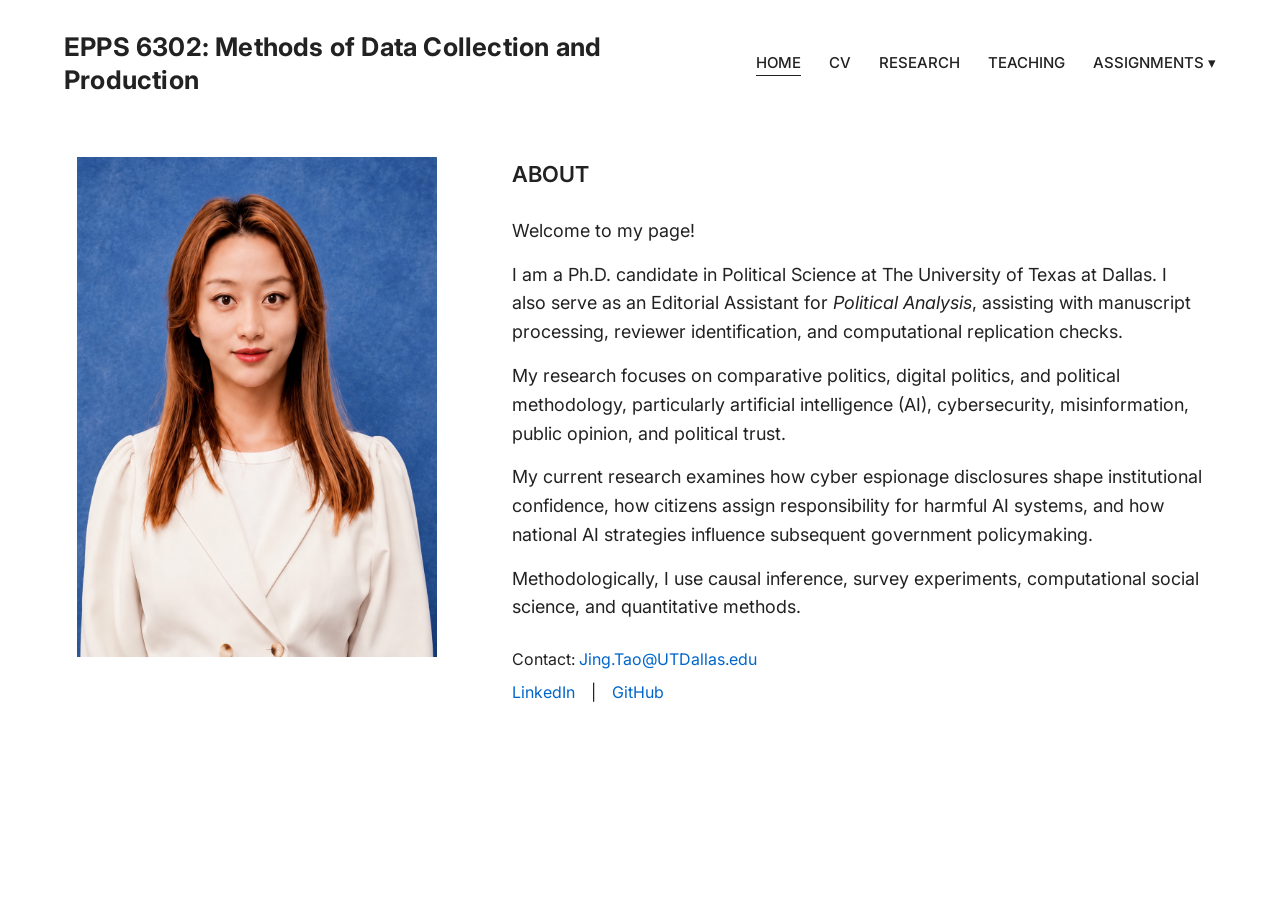
==== docs/index.html @ bbbf0f09 "Complete Assignment 1 and initialize course website" ====
<!DOCTYPE html>
<html xmlns="http://www.w3.org/1999/xhtml" lang="en" xml:lang="en"><head>

<meta charset="utf-8">
<meta name="generator" content="quarto-1.9.38">

<meta name="viewport" content="width=device-width, initial-scale=1.0, user-scalable=yes">


<title>Home – EPPS 6302: Methods of Data Collection and Production</title>
<style>
/* Default styles provided by pandoc.
** See https://pandoc.org/MANUAL.html#variables-for-html for config info.
*/
code{white-space: pre-wrap;}
span.smallcaps{font-variant: small-caps;}
div.columns{display: flex; gap: min(4vw, 1.5em);}
div.column{flex: auto; overflow-x: auto;}
div.hanging-indent{margin-left: 1.5em; text-indent: -1.5em;}
ul.task-list{list-style: none;}
ul.task-list li input[type="checkbox"] {
  width: 0.8em;
  margin: 0 0.8em 0.2em -1em; /* quarto-specific, see https://github.com/quarto-dev/quarto-cli/issues/4556 */ 
  vertical-align: middle;
}
.display.math{display: block; text-align: center; margin: 0.5rem auto;}
</style>


<script src="site_libs/clipboard/clipboard.min.js"></script>
<script src="site_libs/quarto-html/tabby.min.js"></script>
<script src="site_libs/quarto-html/popper.min.js"></script>
<script src="site_libs/quarto-html/tippy.umd.min.js"></script>
<script src="site_libs/quarto-html/anchor.min.js"></script>
<link href="site_libs/quarto-html/tippy.css" rel="stylesheet">
<link href="site_libs/quarto-html/light-border.css" rel="stylesheet">
<link href="site_libs/quarto-html/quarto-html-640605f58ae58ee79329c070719e555b.min.css" rel="stylesheet" append-hash="true" data-mode="light">
<link href="site_libs/quarto-html/quarto-syntax-highlighting-15634bcf2e68342d4ad2dfa704d543f6.css" rel="stylesheet" id="quarto-text-highlighting-styles">
<link rel="preconnect" href="https://fonts.googleapis.com">
<link rel="preconnect" href="https://fonts.gstatic.com" crossorigin="">
<link href="https://fonts.googleapis.com/css2?family=Inter:wght@400;500;600;700&amp;display=swap" rel="stylesheet">


<link rel="stylesheet" href="research.css">
<link rel="stylesheet" href="styles.css">
<link rel="stylesheet" href="index.css">
</head>

<body>

<header class="header">
<div class="name">EPPS 6302: Methods of Data Collection and Production</div>
<nav class="nav">
<a href="index.html">
                HOME
            </a>
<a href="JING_TAO_CV.pdf" target="_blank">
                CV
            </a>
<a href="research.html">
                RESEARCH
            </a>
<a href="teaching.html">
                TEACHING
            </a>
<div class="assignment-menu"><button aria-controls="assignment-links" aria-expanded="false" type="button">ASSIGNMENTS <span aria-hidden="true">▾</span></button><div class="assignment-links" hidden="" id="assignment-links"><a href="assign01.html">Assignment 1: Create a Quarto Website</a><a href="assign02.html">Assignment 2: Google Trends</a><a href="assign03.html">Assignment 3: ACS via tidycensus</a><a href="assign04.html">Assignment 4: Web Scraping</a><a href="assign05.html">Assignment 5: Government Data API</a><a href="assign06.html">Assignment 6: Text Analytics with quanteda</a><a href="assign07.html">Assignment 7: YouTube Data API</a><a href="assign08.html">Assignment 8: Record Linkage</a></div></div></nav>
</header>
<script>
document.addEventListener('DOMContentLoaded',function(){
 const menu=document.querySelector('.assignment-menu'), button=menu.querySelector('button'), links=menu.querySelector('.assignment-links');
 const toggle=(open)=>{links.hidden=!open;button.setAttribute('aria-expanded',String(open));};
 button.addEventListener('click',()=>toggle(links.hidden));
 document.addEventListener('click',e=>{if(!menu.contains(e.target))toggle(false);});
 document.addEventListener('keydown',e=>{if(e.key==='Escape'){toggle(false);button.focus();}});
 const page=location.pathname.split('/').pop()||'index.html';
 document.querySelectorAll('.nav a').forEach(a=>{if(a.getAttribute('href')===page){a.classList.add('active');a.setAttribute('aria-current','page');}});
 if(/^assign\d+\.html$/.test(page))button.classList.add('active');
});
</script>

<header id="title-block-header">
<h1 class="title">Home</h1>

</header>


<div class="main">
<!-- PHOTO -->
<div class="photo">
<img alt="Jing Tao" src="HEADSHOT_2_JINGTAO.png">
</div>
<!-- ABOUT -->
<div class="about">
<h2 class="anchored">
                ABOUT
            </h2>
<p>
                Welcome to my page!
            </p>
<p>
                I am a Ph.D. candidate in Political Science at
                The University of Texas at Dallas. I also serve as an Editorial Assistant for <em>Political Analysis</em>, assisting with manuscript processing, reviewer identification, and computational replication checks.
            </p>
<p>
                My research focuses on comparative politics,
                digital politics, and political methodology,
                particularly artificial intelligence (AI), cybersecurity,
                misinformation, public opinion, and political trust.
            </p>
<p>
                My current research examines how cyber espionage disclosures shape institutional confidence, how citizens assign responsibility for harmful AI systems, and how national AI strategies influence subsequent government policymaking.
            </p>
<p>
                Methodologically, I use causal inference,
                survey experiments, computational social science,
                and quantitative methods.
            </p>
<!-- ==============================
                 CONTACT
            ============================== -->
<div class="contact">
<p>
                    Contact:
                    <a href="mailto:Jing.Tao@UTDallas.edu">
                        Jing.Tao@UTDallas.edu
                    </a>
</p>
<p>
<a href="https://www.linkedin.com/in/jing-tao-2b634b23a/" target="_blank">

                        LinkedIn

                    </a>

                    &nbsp;&nbsp; | &nbsp;&nbsp;

                    <a href="https://github.com/JingUSA" target="_blank">

                        GitHub

                    </a>
</p>
</div>
</div>
</div>


<script id="quarto-html-after-body" type="application/javascript">
  window.document.addEventListener("DOMContentLoaded", function (event) {
    const tabsets =  window.document.querySelectorAll(".panel-tabset-tabby")
    tabsets.forEach(function(tabset) {
      const tabby = new Tabby('#' + tabset.id);
    });
    const icon = "";
    const anchorJS = new window.AnchorJS();
    anchorJS.options = {
      placement: 'right',
      icon: icon
    };
    anchorJS.add('.anchored');
    const isCodeAnnotation = (el) => {
      for (const clz of el.classList) {
        if (clz.startsWith('code-annotation-')) {                     
          return true;
        }
      }
      return false;
    }
    const onCopySuccess = function(e) {
      // button target
      const button = e.trigger;
      // don't keep focus
      button.blur();
      // flash "checked"
      button.classList.add('code-copy-button-checked');
      var currentTitle = button.getAttribute("title");
      button.setAttribute("title", "Copied!");
      let tooltip;
      if (window.bootstrap) {
        button.setAttribute("data-bs-toggle", "tooltip");
        button.setAttribute("data-bs-placement", "left");
        button.setAttribute("data-bs-title", "Copied!");
        tooltip = new bootstrap.Tooltip(button, 
          { trigger: "manual", 
            customClass: "code-copy-button-tooltip",
            offset: [0, -8]});
        tooltip.show();    
      }
      setTimeout(function() {
        if (tooltip) {
          tooltip.hide();
          button.removeAttribute("data-bs-title");
          button.removeAttribute("data-bs-toggle");
          button.removeAttribute("data-bs-placement");
        }
        button.setAttribute("title", currentTitle);
        button.classList.remove('code-copy-button-checked');
      }, 1000);
      // clear code selection
      e.clearSelection();
    }
    const getTextToCopy = function(trigger) {
      const outerScaffold = trigger.parentElement.cloneNode(true);
      const codeEl = outerScaffold.querySelector('code');
      for (const childEl of codeEl.children) {
        if (isCodeAnnotation(childEl)) {
          childEl.remove();
        }
      }
      return codeEl.innerText;
    }
    const clipboard = new window.ClipboardJS('.code-copy-button:not([data-in-quarto-modal])', {
      text: getTextToCopy
    });
    clipboard.on('success', onCopySuccess);
    if (window.document.getElementById('quarto-embedded-source-code-modal')) {
      const clipboardModal = new window.ClipboardJS('.code-copy-button[data-in-quarto-modal]', {
        text: getTextToCopy,
        container: window.document.getElementById('quarto-embedded-source-code-modal')
      });
      clipboardModal.on('success', onCopySuccess);
    }
      var localhostRegex = new RegExp(/^(?:http|https):\/\/localhost\:?[0-9]*\//);
      var mailtoRegex = new RegExp(/^mailto:/);
        var filterRegex = new RegExp('/' + window.location.host + '/');
      var isInternal = (href) => {
          return filterRegex.test(href) || localhostRegex.test(href) || mailtoRegex.test(href);
      }
      // Inspect non-navigation links and adorn them if external
     var links = window.document.querySelectorAll('a[href]:not(.nav-link):not(.navbar-brand):not(.toc-action):not(.sidebar-link):not(.sidebar-item-toggle):not(.pagination-link):not(.no-external):not([aria-hidden]):not(.dropdown-item):not(.quarto-navigation-tool):not(.about-link)');
      for (var i=0; i<links.length; i++) {
        const link = links[i];
        if (!isInternal(link.href)) {
          // undo the damage that might have been done by quarto-nav.js in the case of
          // links that we want to consider external
          if (link.dataset.originalHref !== undefined) {
            link.href = link.dataset.originalHref;
          }
        }
      }
    function tippyHover(el, contentFn, onTriggerFn, onUntriggerFn) {
      const config = {
        allowHTML: true,
        maxWidth: 500,
        delay: 100,
        arrow: false,
        appendTo: function(el) {
            return el.parentElement;
        },
        interactive: true,
        interactiveBorder: 10,
        theme: 'light-border',
        placement: 'bottom-start',
      };
      if (contentFn) {
        config.content = contentFn;
      }
      if (onTriggerFn) {
        config.onTrigger = onTriggerFn;
      }
      if (onUntriggerFn) {
        config.onUntrigger = onUntriggerFn;
      }
      window.tippy(el, config); 
    }
    const noterefs = window.document.querySelectorAll('a[role="doc-noteref"]');
    for (var i=0; i<noterefs.length; i++) {
      const ref = noterefs[i];
      tippyHover(ref, function() {
        // use id or data attribute instead here
        let href = ref.getAttribute('data-footnote-href') || ref.getAttribute('href');
        try { href = new URL(href).hash; } catch {}
        const id = href.replace(/^#\/?/, "");
        const note = window.document.getElementById(id);
        if (note) {
          return note.innerHTML;
        } else {
          return "";
        }
      });
    }
    const xrefs = window.document.querySelectorAll('a.quarto-xref');
    const processXRef = (id, note) => {
      // Strip column container classes
      const stripColumnClz = (el) => {
        el.classList.remove("page-full", "page-columns");
        if (el.children) {
          for (const child of el.children) {
            stripColumnClz(child);
          }
        }
      }
      stripColumnClz(note)
      if (id === null || id.startsWith('sec-')) {
        // Special case sections, only their first couple elements
        const container = document.createElement("div");
        if (note.children && note.children.length > 2) {
          container.appendChild(note.children[0].cloneNode(true));
          for (let i = 1; i < note.children.length; i++) {
            const child = note.children[i];
            if (child.tagName === "P" && child.innerText === "") {
              continue;
            } else {
              container.appendChild(child.cloneNode(true));
              break;
            }
          }
          if (window.Quarto?.typesetMath) {
            window.Quarto.typesetMath(container);
          }
          return container.innerHTML
        } else {
          if (window.Quarto?.typesetMath) {
            window.Quarto.typesetMath(note);
          }
          return note.innerHTML;
        }
      } else {
        // Remove any anchor links if they are present
        const anchorLink = note.querySelector('a.anchorjs-link');
        if (anchorLink) {
          anchorLink.remove();
        }
        if (window.Quarto?.typesetMath) {
          window.Quarto.typesetMath(note);
        }
        if (note.classList.contains("callout")) {
          return note.outerHTML;
        } else {
          return note.innerHTML;
        }
      }
    }
    for (var i=0; i<xrefs.length; i++) {
      const xref = xrefs[i];
      tippyHover(xref, undefined, function(instance) {
        instance.disable();
        let url = xref.getAttribute('href');
        let hash = undefined; 
        if (url.startsWith('#')) {
          hash = url;
        } else {
          try { hash = new URL(url).hash; } catch {}
        }
        if (hash) {
          const id = hash.replace(/^#\/?/, "");
          const note = window.document.getElementById(id);
          if (note !== null) {
            try {
              const html = processXRef(id, note.cloneNode(true));
              instance.setContent(html);
            } finally {
              instance.enable();
              instance.show();
            }
          } else {
            // See if we can fetch this
            fetch(url.split('#')[0])
            .then(res => res.text())
            .then(html => {
              const parser = new DOMParser();
              const htmlDoc = parser.parseFromString(html, "text/html");
              const note = htmlDoc.getElementById(id);
              if (note !== null) {
                const html = processXRef(id, note);
                instance.setContent(html);
              } 
            }).finally(() => {
              instance.enable();
              instance.show();
            });
          }
        } else {
          // See if we can fetch a full url (with no hash to target)
          // This is a special case and we should probably do some content thinning / targeting
          fetch(url)
          .then(res => res.text())
          .then(html => {
            const parser = new DOMParser();
            const htmlDoc = parser.parseFromString(html, "text/html");
            const note = htmlDoc.querySelector('main.content');
            if (note !== null) {
              // This should only happen for chapter cross references
              // (since there is no id in the URL)
              // remove the first header
              if (note.children.length > 0 && note.children[0].tagName === "HEADER") {
                note.children[0].remove();
              }
              const html = processXRef(null, note);
              instance.setContent(html);
            } 
          }).finally(() => {
            instance.enable();
            instance.show();
          });
        }
      }, function(instance) {
      });
    }
        let selectedAnnoteEl;
        const selectorForAnnotation = ( cell, annotation) => {
          let cellAttr = 'data-code-cell="' + cell + '"';
          let lineAttr = 'data-code-annotation="' +  annotation + '"';
          const selector = 'span[' + cellAttr + '][' + lineAttr + ']';
          return selector;
        }
        const selectCodeLines = (annoteEl) => {
          const doc = window.document;
          const targetCell = annoteEl.getAttribute("data-target-cell");
          const targetAnnotation = annoteEl.getAttribute("data-target-annotation");
          const annoteSpan = window.document.querySelector(selectorForAnnotation(targetCell, targetAnnotation));
          const lines = annoteSpan.getAttribute("data-code-lines").split(",");
          const lineIds = lines.map((line) => {
            return targetCell + "-" + line;
          })
          let top = null;
          let height = null;
          let parent = null;
          if (lineIds.length > 0) {
              //compute the position of the single el (top and bottom and make a div)
              const el = window.document.getElementById(lineIds[0]);
              top = el.offsetTop;
              height = el.offsetHeight;
              parent = el.parentElement.parentElement;
            if (lineIds.length > 1) {
              const lastEl = window.document.getElementById(lineIds[lineIds.length - 1]);
              const bottom = lastEl.offsetTop + lastEl.offsetHeight;
              height = bottom - top;
            }
            if (top !== null && height !== null && parent !== null) {
              // cook up a div (if necessary) and position it 
              let div = window.document.getElementById("code-annotation-line-highlight");
              if (div === null) {
                div = window.document.createElement("div");
                div.setAttribute("id", "code-annotation-line-highlight");
                div.style.position = 'absolute';
                parent.appendChild(div);
              }
              div.style.top = top - 2 + "px";
              div.style.height = height + 4 + "px";
              div.style.left = 0;
              let gutterDiv = window.document.getElementById("code-annotation-line-highlight-gutter");
              if (gutterDiv === null) {
                gutterDiv = window.document.createElement("div");
                gutterDiv.setAttribute("id", "code-annotation-line-highlight-gutter");
                gutterDiv.style.position = 'absolute';
                const codeCell = window.document.getElementById(targetCell);
                const gutter = codeCell.querySelector('.code-annotation-gutter');
                gutter.appendChild(gutterDiv);
              }
              gutterDiv.style.top = top - 2 + "px";
              gutterDiv.style.height = height + 4 + "px";
            }
            selectedAnnoteEl = annoteEl;
          }
        };
        const unselectCodeLines = () => {
          const elementsIds = ["code-annotation-line-highlight", "code-annotation-line-highlight-gutter"];
          elementsIds.forEach((elId) => {
            const div = window.document.getElementById(elId);
            if (div) {
              div.remove();
            }
          });
          selectedAnnoteEl = undefined;
        };
          // Handle positioning of the toggle
      window.addEventListener(
        "resize",
        throttle(() => {
          elRect = undefined;
          if (selectedAnnoteEl) {
            selectCodeLines(selectedAnnoteEl);
          }
        }, 10)
      );
      function throttle(fn, ms) {
      let throttle = false;
      let timer;
        return (...args) => {
          if(!throttle) { // first call gets through
              fn.apply(this, args);
              throttle = true;
          } else { // all the others get throttled
              if(timer) clearTimeout(timer); // cancel #2
              timer = setTimeout(() => {
                fn.apply(this, args);
                timer = throttle = false;
              }, ms);
          }
        };
      }
        // Attach click handler to the DT
        const annoteDls = window.document.querySelectorAll('dt[data-target-cell]');
        for (const annoteDlNode of annoteDls) {
          annoteDlNode.addEventListener('click', (event) => {
            const clickedEl = event.target;
            if (clickedEl !== selectedAnnoteEl) {
              unselectCodeLines();
              const activeEl = window.document.querySelector('dt[data-target-cell].code-annotation-active');
              if (activeEl) {
                activeEl.classList.remove('code-annotation-active');
              }
              selectCodeLines(clickedEl);
              clickedEl.classList.add('code-annotation-active');
            } else {
              // Unselect the line
              unselectCodeLines();
              clickedEl.classList.remove('code-annotation-active');
            }
          });
        }
    const findCites = (el) => {
      const parentEl = el.parentElement;
      if (parentEl) {
        const cites = parentEl.dataset.cites;
        if (cites) {
          return {
            el,
            cites: cites.split(' ')
          };
        } else {
          return findCites(el.parentElement)
        }
      } else {
        return undefined;
      }
    };
    var bibliorefs = window.document.querySelectorAll('a[role="doc-biblioref"]');
    for (var i=0; i<bibliorefs.length; i++) {
      const ref = bibliorefs[i];
      const citeInfo = findCites(ref);
      if (citeInfo) {
        tippyHover(citeInfo.el, function() {
          var popup = window.document.createElement('div');
          citeInfo.cites.forEach(function(cite) {
            var citeDiv = window.document.createElement('div');
            citeDiv.classList.add('hanging-indent');
            citeDiv.classList.add('csl-entry');
            var biblioDiv = window.document.getElementById('ref-' + cite);
            if (biblioDiv) {
              citeDiv.innerHTML = biblioDiv.innerHTML;
            }
            popup.appendChild(citeDiv);
          });
          return popup.innerHTML;
        });
      }
    }
  });
  </script>




</body></html>
---- docs/site_libs/quarto-html/tippy.css ----
.tippy-box[data-animation=fade][data-state=hidden]{opacity:0}[data-tippy-root]{max-width:calc(100vw - 10px)}.tippy-box{position:relative;background-color:#333;color:#fff;border-radius:4px;font-size:14px;line-height:1.4;white-space:normal;outline:0;transition-property:transform,visibility,opacity}.tippy-box[data-placement^=top]>.tippy-arrow{bottom:0}.tippy-box[data-placement^=top]>.tippy-arrow:before{bottom:-7px;left:0;border-width:8px 8px 0;border-top-color:initial;transform-origin:center top}.tippy-box[data-placement^=bottom]>.tippy-arrow{top:0}.tippy-box[data-placement^=bottom]>.tippy-arrow:before{top:-7px;left:0;border-width:0 8px 8px;border-bottom-color:initial;transform-origin:center bottom}.tippy-box[data-placement^=left]>.tippy-arrow{right:0}.tippy-box[data-placement^=left]>.tippy-arrow:before{border-width:8px 0 8px 8px;border-left-color:initial;right:-7px;transform-origin:center left}.tippy-box[data-placement^=right]>.tippy-arrow{left:0}.tippy-box[data-placement^=right]>.tippy-arrow:before{left:-7px;border-width:8px 8px 8px 0;border-right-color:initial;transform-origin:center right}.tippy-box[data-inertia][data-state=visible]{transition-timing-function:cubic-bezier(.54,1.5,.38,1.11)}.tippy-arrow{width:16px;height:16px;color:#333}.tippy-arrow:before{content:"";position:absolute;border-color:transparent;border-style:solid}.tippy-content{position:relative;padding:5px 9px;z-index:1}
---- docs/site_libs/quarto-html/light-border.css ----
.tippy-box[data-theme~=light-border]{background-color:#fff;background-clip:padding-box;border:1px solid rgba(0,8,16,.15);color:#333;box-shadow:0 4px 14px -2px rgba(0,8,16,.08)}.tippy-box[data-theme~=light-border]>.tippy-backdrop{background-color:#fff}.tippy-box[data-theme~=light-border]>.tippy-arrow:after,.tippy-box[data-theme~=light-border]>.tippy-svg-arrow:after{content:"";position:absolute;z-index:-1}.tippy-box[data-theme~=light-border]>.tippy-arrow:after{border-color:transparent;border-style:solid}.tippy-box[data-theme~=light-border][data-placement^=top]>.tippy-arrow:before{border-top-color:#fff}.tippy-box[data-theme~=light-border][data-placement^=top]>.tippy-arrow:after{border-top-color:rgba(0,8,16,.2);border-width:7px 7px 0;top:17px;left:1px}.tippy-box[data-theme~=light-border][data-placement^=top]>.tippy-svg-arrow>svg{top:16px}.tippy-box[data-theme~=light-border][data-placement^=top]>.tippy-svg-arrow:after{top:17px}.tippy-box[data-theme~=light-border][data-placement^=bottom]>.tippy-arrow:before{border-bottom-color:#fff;bottom:16px}.tippy-box[data-theme~=light-border][data-placement^=bottom]>.tippy-arrow:after{border-bottom-color:rgba(0,8,16,.2);border-width:0 7px 7px;bottom:17px;left:1px}.tippy-box[data-theme~=light-border][data-placement^=bottom]>.tippy-svg-arrow>svg{bottom:16px}.tippy-box[data-theme~=light-border][data-placement^=bottom]>.tippy-svg-arrow:after{bottom:17px}.tippy-box[data-theme~=light-border][data-placement^=left]>.tippy-arrow:before{border-left-color:#fff}.tippy-box[data-theme~=light-border][data-placement^=left]>.tippy-arrow:after{border-left-color:rgba(0,8,16,.2);border-width:7px 0 7px 7px;left:17px;top:1px}.tippy-box[data-theme~=light-border][data-placement^=left]>.tippy-svg-arrow>svg{left:11px}.tippy-box[data-theme~=light-border][data-placement^=left]>.tippy-svg-arrow:after{left:12px}.tippy-box[data-theme~=light-border][data-placement^=right]>.tippy-arrow:before{border-right-color:#fff;right:16px}.tippy-box[data-theme~=light-border][data-placement^=right]>.tippy-arrow:after{border-width:7px 7px 7px 0;right:17px;top:1px;border-right-color:rgba(0,8,16,.2)}.tippy-box[data-theme~=light-border][data-placement^=right]>.tippy-svg-arrow>svg{right:11px}.tippy-box[data-theme~=light-border][data-placement^=right]>.tippy-svg-arrow:after{right:12px}.tippy-box[data-theme~=light-border]>.tippy-svg-arrow{fill:#fff}.tippy-box[data-theme~=light-border]>.tippy-svg-arrow:after{background-image:url([data-uri]);background-size:16px 6px;width:16px;height:6px}
---- docs/site_libs/quarto-html/quarto-html-640605f58ae58ee79329c070719e555b.min.css ----
.top-right{position:absolute;top:1em;right:1em}.visually-hidden{border:0;clip:rect(0 0 0 0);height:auto;margin:0;overflow:hidden;padding:0;position:absolute;width:1px;white-space:nowrap}.hidden{display:none !important}.zindex-bottom{z-index:-1 !important}figure.figure{display:block}.quarto-layout-panel{margin-bottom:1em}.quarto-layout-panel>figure{width:100%}.quarto-layout-panel>figure>figcaption,.quarto-layout-panel>.panel-caption{margin-top:10pt}.quarto-layout-panel>.table-caption{margin-top:0px}.table-caption p{margin-bottom:.5em}.quarto-layout-row{display:flex;flex-direction:row;align-items:flex-start}.quarto-layout-valign-top{align-items:flex-start}.quarto-layout-valign-bottom{align-items:flex-end}.quarto-layout-valign-center{align-items:center}.quarto-layout-cell{position:relative;margin-right:20px}.quarto-layout-cell:last-child{margin-right:0}.quarto-layout-cell figure,.quarto-layout-cell>p{margin:.2em}.quarto-layout-cell img{max-width:100%}.quarto-layout-cell .html-widget{width:100% !important}.quarto-layout-cell div figure p{margin:0}.quarto-layout-cell figure{display:block;margin-inline-start:0;margin-inline-end:0}.quarto-layout-cell table{display:inline-table}.quarto-layout-cell-subref figcaption,figure .quarto-layout-row figure figcaption{text-align:center;font-style:italic}.quarto-figure{position:relative;margin-bottom:1em}.quarto-figure>figure{width:100%;margin-bottom:0}.quarto-figure-left>figure>p,.quarto-figure-left>figure>div{text-align:left}.quarto-figure-center>figure>p,.quarto-figure-center>figure>div{text-align:center}.quarto-figure-right>figure>p,.quarto-figure-right>figure>div{text-align:right}.quarto-figure>figure>div.cell-annotation,.quarto-figure>figure>div code{text-align:left}figure>p:empty{display:none}figure>p:first-child{margin-top:0;margin-bottom:0}figure>figcaption.quarto-float-caption-bottom{margin-bottom:.5em}figure>figcaption.quarto-float-caption-top{margin-top:.5em}div[id^=tbl-]{position:relative}.quarto-figure>.anchorjs-link{position:absolute;top:.6em;right:.5em}div[id^=tbl-]>.anchorjs-link{position:absolute;top:.7em;right:.3em}.quarto-figure:hover>.anchorjs-link,div[id^=tbl-]:hover>.anchorjs-link,h2:hover>.anchorjs-link,h3:hover>.anchorjs-link,h4:hover>.anchorjs-link,h5:hover>.anchorjs-link,h6:hover>.anchorjs-link,.reveal-anchorjs-link>.anchorjs-link{opacity:1}#title-block-header{margin-block-end:1rem;position:relative;margin-top:-1px}#title-block-header .abstract{margin-block-start:1rem}#title-block-header .abstract .abstract-title{font-weight:600}#title-block-header a{text-decoration:none}#title-block-header .author,#title-block-header .date,#title-block-header .doi{margin-block-end:.2rem}#title-block-header .quarto-title-block>div{display:flex}#title-block-header .quarto-title-block>div>h1{flex-grow:1}#title-block-header .quarto-title-block>div>button{flex-shrink:0;height:2.25rem;margin-top:0}tr.header>th>p:last-of-type{margin-bottom:0px}table,table.table{margin-top:.5rem;margin-bottom:.5rem}caption,.table-caption{padding-top:.5rem;padding-bottom:.5rem;text-align:center}figure.quarto-float-tbl figcaption.quarto-float-caption-top{margin-top:.5rem;margin-bottom:.25rem;text-align:center}figure.quarto-float-tbl figcaption.quarto-float-caption-bottom{padding-top:.25rem;margin-bottom:.5rem;text-align:center}.utterances{max-width:none;margin-left:-8px}iframe{margin-bottom:1em}details{margin-bottom:1em}details[show]{margin-bottom:0}details>summary{color:rgb(110.5,110.5,110.5)}details>summary>p:only-child{display:inline}div.code-copy-outer-scaffold{position:relative}dd code:not(.sourceCode),p code:not(.sourceCode){white-space:pre-wrap}code{white-space:pre}@media print{code{white-space:pre-wrap}}pre>code{display:block}pre>code.sourceCode{white-space:pre}pre>code.sourceCode>span>a:first-child::before{text-decoration:none}pre.code-overflow-wrap>code.sourceCode{white-space:pre-wrap}pre.code-overflow-scroll>code.sourceCode{white-space:pre}code a:any-link{color:inherit;text-decoration:none}code a:hover{color:inherit;text-decoration:underline}ul.task-list{padding-left:1em}[data-tippy-root]{display:inline-block}.tippy-content .footnote-back{display:none}.footnote-back{margin-left:.2em}.tippy-content{overflow-x:auto}.quarto-embedded-source-code{display:none}.quarto-unresolved-ref{font-weight:600}.quarto-cover-image{max-width:35%;float:right;margin-left:30px}.cell-output-display .widget-subarea{margin-bottom:1em}.cell-output-display:not(.no-overflow-x),.knitsql-table:not(.no-overflow-x){overflow-x:auto}.panel-input{margin-bottom:1em}.panel-input>div,.panel-input>div>div{display:inline-block;vertical-align:top;padding-right:12px}.panel-input>p:last-child{margin-bottom:0}.layout-sidebar{margin-bottom:1em}.layout-sidebar .tab-content{border:none}.tab-content>.page-columns.active{display:grid}div.sourceCode>iframe{width:100%;height:300px;margin-bottom:-0.5em}a{text-underline-offset:3px}.callout pre.sourceCode{padding-left:0}div.ansi-escaped-output{font-family:monospace;display:block}/*!
*
* ansi colors from IPython notebook's
*
* we also add `bright-[color]-` synonyms for the `-[color]-intense` classes since
* that seems to be what ansi_up emits
*
*/.ansi-black-fg{color:#3e424d}.ansi-black-bg{background-color:#3e424d}.ansi-black-intense-black,.ansi-bright-black-fg{color:#282c36}.ansi-black-intense-black,.ansi-bright-black-bg{background-color:#282c36}.ansi-red-fg{color:#e75c58}.ansi-red-bg{background-color:#e75c58}.ansi-red-intense-red,.ansi-bright-red-fg{color:#b22b31}.ansi-red-intense-red,.ansi-bright-red-bg{background-color:#b22b31}.ansi-green-fg{color:#00a250}.ansi-green-bg{background-color:#00a250}.ansi-green-intense-green,.ansi-bright-green-fg{color:#007427}.ansi-green-intense-green,.ansi-bright-green-bg{background-color:#007427}.ansi-yellow-fg{color:#ddb62b}.ansi-yellow-bg{background-color:#ddb62b}.ansi-yellow-intense-yellow,.ansi-bright-yellow-fg{color:#b27d12}.ansi-yellow-intense-yellow,.ansi-bright-yellow-bg{background-color:#b27d12}.ansi-blue-fg{color:#208ffb}.ansi-blue-bg{background-color:#208ffb}.ansi-blue-intense-blue,.ansi-bright-blue-fg{color:#0065ca}.ansi-blue-intense-blue,.ansi-bright-blue-bg{background-color:#0065ca}.ansi-magenta-fg{color:#d160c4}.ansi-magenta-bg{background-color:#d160c4}.ansi-magenta-intense-magenta,.ansi-bright-magenta-fg{color:#a03196}.ansi-magenta-intense-magenta,.ansi-bright-magenta-bg{background-color:#a03196}.ansi-cyan-fg{color:#60c6c8}.ansi-cyan-bg{background-color:#60c6c8}.ansi-cyan-intense-cyan,.ansi-bright-cyan-fg{color:#258f8f}.ansi-cyan-intense-cyan,.ansi-bright-cyan-bg{background-color:#258f8f}.ansi-white-fg{color:#c5c1b4}.ansi-white-bg{background-color:#c5c1b4}.ansi-white-intense-white,.ansi-bright-white-fg{color:#a1a6b2}.ansi-white-intense-white,.ansi-bright-white-bg{background-color:#a1a6b2}.ansi-default-inverse-fg{color:#fff}.ansi-default-inverse-bg{background-color:#000}.ansi-bold{font-weight:bold}.ansi-underline{text-decoration:underline}:root{--quarto-body-bg: #fff;--quarto-body-color: #222;--quarto-text-muted: rgb(110.5, 110.5, 110.5);--quarto-border-color: rgb(110.5, 110.5, 110.5);--quarto-border-width: 1px;--quarto-border-radius: 4px}table.gt_table{color:var(--quarto-body-color);font-size:1em;width:100%;background-color:rgba(0,0,0,0);border-top-width:inherit;border-bottom-width:inherit;border-color:var(--quarto-border-color)}table.gt_table th.gt_column_spanner_outer{color:var(--quarto-body-color);background-color:rgba(0,0,0,0);border-top-width:inherit;border-bottom-width:inherit;border-color:var(--quarto-border-color)}table.gt_table th.gt_col_heading{color:var(--quarto-body-color);font-weight:bold;background-color:rgba(0,0,0,0)}table.gt_table thead.gt_col_headings{border-bottom:1px solid currentColor;border-top-width:inherit;border-top-color:var(--quarto-border-color)}table.gt_table thead.gt_col_headings:not(:first-child){border-top-width:1px;border-top-color:var(--quarto-border-color)}table.gt_table td.gt_row{border-bottom-width:1px;border-bottom-color:var(--quarto-border-color);border-top-width:0px}table.gt_table tbody.gt_table_body{border-top-width:1px;border-bottom-width:1px;border-bottom-color:var(--quarto-border-color);border-top-color:currentColor}div.columns{display:initial;gap:initial}div.column{display:inline-block;overflow-x:initial;vertical-align:top;width:50%}.code-annotation-tip-content{word-wrap:break-word}.code-annotation-container-hidden{display:none !important}dl.code-annotation-container-grid{display:grid;grid-template-columns:min-content auto}dl.code-annotation-container-grid dt{grid-column:1}dl.code-annotation-container-grid dd{grid-column:2}pre.sourceCode.code-annotation-code{padding-right:0}code.sourceCode .code-annotation-anchor{z-index:100;position:relative;float:right;background-color:rgba(0,0,0,0)}input[type=checkbox]{margin-right:.5ch}:root{--mermaid-bg-color: #fff;--mermaid-edge-color: #999;--mermaid-node-fg-color: #222;--mermaid-fg-color: #222;--mermaid-fg-color--lighter: rgb(59.5, 59.5, 59.5);--mermaid-fg-color--lightest: #555555;--mermaid-font-family: sans-serif;--mermaid-label-bg-color: #fff;--mermaid-label-fg-color: #468;--mermaid-node-bg-color: rgba(68, 102, 136, 0.1);--mermaid-node-fg-color: #222}@media print{:root{font-size:11pt}#quarto-sidebar,#TOC,.nav-page{display:none}.page-columns .content{grid-column-start:page-start}.fixed-top{position:relative}.panel-caption,.figure-caption,figcaption{color:#666}}body.quarto-light .dark-content{display:none !important}body.quarto-dark .light-content{display:none !important}.code-copy-button{position:absolute;top:0;right:0;border:0;margin-top:5px;margin-right:5px;background-color:rgba(0,0,0,0);z-index:3}.code-copy-button-tooltip{font-size:.75em}div.code-copy-outer-scaffold:hover>.code-copy-button>.bi::before{display:inline-block;height:1rem;width:1rem;content:"";vertical-align:-0.125em;background-image:url('data:image/svg+xml,<svg xmlns="http://www.w3.org/2000/svg" width="16" height="16" fill="rgb(111, 111, 111)" viewBox="0 0 16 16"><path d="M4 1.5H3a2 2 0 0 0-2 2V14a2 2 0 0 0 2 2h10a2 2 0 0 0 2-2V3.5a2 2 0 0 0-2-2h-1v1h1a1 1 0 0 1 1 1V14a1 1 0 0 1-1 1H3a1 1 0 0 1-1-1V3.5a1 1 0 0 1 1-1h1v-1z"/><path d="M9.5 1a.5.5 0 0 1 .5.5v1a.5.5 0 0 1-.5.5h-3a.5.5 0 0 1-.5-.5v-1a.5.5 0 0 1 .5-.5h3zm-3-1A1.5 1.5 0 0 0 5 1.5v1A1.5 1.5 0 0 0 6.5 4h3A1.5 1.5 0 0 0 11 2.5v-1A1.5 1.5 0 0 0 9.5 0h-3z"/></svg>');background-repeat:no-repeat;background-size:1rem 1rem}div.code-copy-outer-scaffold:hover>.code-copy-button-checked>.bi::before{background-image:url('data:image/svg+xml,<svg xmlns="http://www.w3.org/2000/svg" width="16" height="16" fill="rgb(111, 111, 111)" viewBox="0 0 16 16"><path d="M13.854 3.646a.5.5 0 0 1 0 .708l-7 7a.5.5 0 0 1-.708 0l-3.5-3.5a.5.5 0 1 1 .708-.708L6.5 10.293l6.646-6.647a.5.5 0 0 1 .708 0z"/></svg>')}div.code-copy-outer-scaffold:hover>.code-copy-button:hover>.bi::before{background-image:url('data:image/svg+xml,<svg xmlns="http://www.w3.org/2000/svg" width="16" height="16" fill="rgb(13, 110, 253)" viewBox="0 0 16 16"><path d="M4 1.5H3a2 2 0 0 0-2 2V14a2 2 0 0 0 2 2h10a2 2 0 0 0 2-2V3.5a2 2 0 0 0-2-2h-1v1h1a1 1 0 0 1 1 1V14a1 1 0 0 1-1 1H3a1 1 0 0 1-1-1V3.5a1 1 0 0 1 1-1h1v-1z"/><path d="M9.5 1a.5.5 0 0 1 .5.5v1a.5.5 0 0 1-.5.5h-3a.5.5 0 0 1-.5-.5v-1a.5.5 0 0 1 .5-.5h3zm-3-1A1.5 1.5 0 0 0 5 1.5v1A1.5 1.5 0 0 0 6.5 4h3A1.5 1.5 0 0 0 11 2.5v-1A1.5 1.5 0 0 0 9.5 0h-3z"/></svg>')}div.code-copy-outer-scaffold:hover>.code-copy-button-checked:hover>.bi::before{background-image:url('data:image/svg+xml,<svg xmlns="http://www.w3.org/2000/svg" width="16" height="16" fill="rgb(13, 110, 253)"  viewBox="0 0 16 16"><path d="M13.854 3.646a.5.5 0 0 1 0 .708l-7 7a.5.5 0 0 1-.708 0l-3.5-3.5a.5.5 0 1 1 .708-.708L6.5 10.293l6.646-6.647a.5.5 0 0 1 .708 0z"/></svg>')}.panel-tabset [role=tablist]{border-bottom:1px solid #dee2e6;list-style:none;margin:0;padding:0;width:100%}.panel-tabset [role=tablist] *{-webkit-box-sizing:border-box;box-sizing:border-box}@media(min-width: 30em){.panel-tabset [role=tablist] li{display:inline-block}}.panel-tabset [role=tab]{border:1px solid rgba(0,0,0,0);border-top-color:#dee2e6;display:block;padding:.5em 1em;text-decoration:none}@media(min-width: 30em){.panel-tabset [role=tab]{border-top-color:rgba(0,0,0,0);display:inline-block;margin-bottom:-1px}}.panel-tabset [role=tab][aria-selected=true]{background-color:#dee2e6}@media(min-width: 30em){.panel-tabset [role=tab][aria-selected=true]{background-color:rgba(0,0,0,0);border:1px solid #dee2e6;border-bottom-color:#fff}}@media(min-width: 30em){.panel-tabset [role=tab]:hover:not([aria-selected=true]){border:1px solid #dee2e6}}.img-fluid{max-width:100%;height:auto}:root{--quarto-scss-export-body-bg: #fff;--quarto-scss-export-body-color: #222;--quarto-scss-export-text-muted: rgb(110.5, 110.5, 110.5);--quarto-scss-export-border-color: rgb(110.5, 110.5, 110.5);--quarto-scss-export-table-border-color: rgb(110.5, 110.5, 110.5);--quarto-scss-export-btn-code-copy-color: rgb(110.5, 110.5, 110.5);--quarto-scss-export-btn-code-copy-color-active: #0d6efd;--quarto-scss-export-primary: #468;--quarto-scss-export-secondary: #999;--quarto-scss-export-mermaid-bg-color: #fff;--quarto-scss-export-mermaid-edge-color: #999;--quarto-scss-export-mermaid-node-fg-color: #222;--quarto-scss-export-mermaid-fg-color: #222;--quarto-scss-export-mermaid-fg-color--lighter: rgb(59.5, 59.5, 59.5);--quarto-scss-export-mermaid-fg-color--lightest: #555555;--quarto-scss-export-mermaid-label-bg-color: #fff;--quarto-scss-export-mermaid-label-fg-color: #468;--quarto-scss-export-mermaid-node-bg-color: rgba(68, 102, 136, 0.1);--quarto-scss-export-tabset-border-color: rgb(222, 226, 230)}
---- docs/site_libs/quarto-html/quarto-syntax-highlighting-15634bcf2e68342d4ad2dfa704d543f6.css ----
/* quarto syntax highlight colors */
:root {
  --quarto-hl-ot-color: #003B4F;
  --quarto-hl-at-color: #657422;
  --quarto-hl-ss-color: #20794D;
  --quarto-hl-an-color: #5E5E5E;
  --quarto-hl-fu-color: #4758AB;
  --quarto-hl-st-color: #20794D;
  --quarto-hl-cf-color: #003B4F;
  --quarto-hl-op-color: #5E5E5E;
  --quarto-hl-er-color: #AD0000;
  --quarto-hl-bn-color: #AD0000;
  --quarto-hl-al-color: #AD0000;
  --quarto-hl-va-color: #111111;
  --quarto-hl-bu-color: inherit;
  --quarto-hl-ex-color: inherit;
  --quarto-hl-pp-color: #AD0000;
  --quarto-hl-in-color: #5E5E5E;
  --quarto-hl-vs-color: #20794D;
  --quarto-hl-wa-color: #5E5E5E;
  --quarto-hl-do-color: #5E5E5E;
  --quarto-hl-im-color: #00769E;
  --quarto-hl-ch-color: #20794D;
  --quarto-hl-dt-color: #AD0000;
  --quarto-hl-fl-color: #AD0000;
  --quarto-hl-co-color: #5E5E5E;
  --quarto-hl-cv-color: #5E5E5E;
  --quarto-hl-cn-color: #8f5902;
  --quarto-hl-sc-color: #5E5E5E;
  --quarto-hl-dv-color: #AD0000;
  --quarto-hl-kw-color: #003B4F;
}

/* other quarto variables */
:root {
  --quarto-font-monospace: SFMono-Regular, Menlo, Monaco, Consolas, "Liberation Mono", "Courier New", monospace;
}

/* syntax highlight based on Pandoc's rules */
pre > code.sourceCode > span {
  color: #003B4F;
}

code.sourceCode > span {
  color: #003B4F;
}

div.sourceCode,
div.sourceCode pre.sourceCode {
  color: #003B4F;
}

/* Normal */
code span {
  color: #003B4F;
}

/* Alert */
code span.al {
  color: #AD0000;
  font-style: inherit;
}

/* Annotation */
code span.an {
  color: #5E5E5E;
  font-style: inherit;
}

/* Attribute */
code span.at {
  color: #657422;
  font-style: inherit;
}

/* BaseN */
code span.bn {
  color: #AD0000;
  font-style: inherit;
}

/* BuiltIn */
code span.bu {
  font-style: inherit;
}

/* ControlFlow */
code span.cf {
  color: #003B4F;
  font-weight: bold;
  font-style: inherit;
}

/* Char */
code span.ch {
  color: #20794D;
  font-style: inherit;
}

/* Constant */
code span.cn {
  color: #8f5902;
  font-style: inherit;
}

/* Comment */
code span.co {
  color: #5E5E5E;
  font-style: inherit;
}

/* CommentVar */
code span.cv {
  color: #5E5E5E;
  font-style: italic;
}

/* Documentation */
code span.do {
  color: #5E5E5E;
  font-style: italic;
}

/* DataType */
code span.dt {
  color: #AD0000;
  font-style: inherit;
}

/* DecVal */
code span.dv {
  color: #AD0000;
  font-style: inherit;
}

/* Error */
code span.er {
  color: #AD0000;
  font-style: inherit;
}

/* Extension */
code span.ex {
  font-style: inherit;
}

/* Float */
code span.fl {
  color: #AD0000;
  font-style: inherit;
}

/* Function */
code span.fu {
  color: #4758AB;
  font-style: inherit;
}

/* Import */
code span.im {
  color: #00769E;
  font-style: inherit;
}

/* Information */
code span.in {
  color: #5E5E5E;
  font-style: inherit;
}

/* Keyword */
code span.kw {
  color: #003B4F;
  font-weight: bold;
  font-style: inherit;
}

/* Operator */
code span.op {
  color: #5E5E5E;
  font-style: inherit;
}

/* Other */
code span.ot {
  color: #003B4F;
  font-style: inherit;
}

/* Preprocessor */
code span.pp {
  color: #AD0000;
  font-style: inherit;
}

/* SpecialChar */
code span.sc {
  color: #5E5E5E;
  font-style: inherit;
}

/* SpecialString */
code span.ss {
  color: #20794D;
  font-style: inherit;
}

/* String */
code span.st {
  color: #20794D;
  font-style: inherit;
}

/* Variable */
code span.va {
  color: #111111;
  font-style: inherit;
}

/* VerbatimString */
code span.vs {
  color: #20794D;
  font-style: inherit;
}

/* Warning */
code span.wa {
  color: #5E5E5E;
  font-style: italic;
}

.prevent-inlining {
  content: "</";
}

/*# sourceMappingURL=f23921c56f73e400b49028c9186a1aa0.css.map */
---- docs/research.css ----
/* GENERAL */

        * {
            box-sizing: border-box;
        }

        body {
            margin: 0;
            background: #ffffff;
            color: #222222;
            font-family: 'Inter', Arial, Helvetica, sans-serif;
            font-weight: 400;
            line-height: 1.6;
        }


        /* HEADER - SAME AS HOME */

        .header {
            width: 90%;
            max-width: 1280px;
            margin: 0 auto;
            padding-top: 30px;

            display: flex;
            justify-content: space-between;
            align-items: center;
        }

        .name {
            font-size: 32px;
            font-weight: 700;
            letter-spacing: 1.2px;
            white-space: nowrap;
        }

        .nav {
            display: flex;
            gap: 28px;
            align-items: center;
        }

        .nav a {
            color: #222222;
            text-decoration: none;
            font-size: 15px;
            font-weight: 500;
        }

        .nav a:hover,
        .nav a.active {
            border-bottom: 1px solid #222222;
        }


        /* MAIN CONTENT - SAME WIDTH AS HOME */

        .content {
            width: 88%;
            max-width: 1180px;
            margin: 60px auto 60px auto;
        }

        h1 {
            font-size: 28px;
            font-weight: 600;
            margin-top: 0;
            margin-bottom: 40px;
        }


        /* SECTION HEADINGS - NOT BOLD */

        h2 {
            font-size: 21px;
            font-weight: 400;
            margin-top: 40px;
            margin-bottom: 20px;
        }


        /* RESEARCH PAPERS */

        .paper {
            margin-bottom: 30px;
        }

        .paper-title {
            font-size: 19px;
            font-weight: 700;
        }

        .paper-meta {
            font-size: 16px;
            font-weight: 400;
            font-style: italic;
            margin-top: 4px;
        }

        .paper-desc {
            font-size: 17px;
            font-weight: 400;
            margin-top: 8px;
            max-width: 950px;
        }

        a {
            color: #222222;
        }


        /* BLUE LINKS - COMPUTATIONAL PROJECTS */

        .paper-desc a {
            color: #0066CC;
            text-decoration: underline;
        }

        .paper-desc a:hover {
            color: #004F9F;
        }


        /* LARGE DESKTOP - SAME AS HOME */

        @media (min-width: 1600px) {

            .header {
                max-width: 1380px;
            }

            .content {
                max-width: 1250px;
            }
        }


        /* TABLET */

        @media (max-width: 1100px) {

            .header {
                width: 92%;
            }

            .content {
                width: 90%;
            }
        }


        /* MOBILE */

        @media (max-width: 780px) {

            .header {
                width: calc(100% - 40px);
                flex-direction: column;
                gap: 20px;
                padding-top: 25px;
            }

            .name {
                font-size: 30px;
            }

            .nav {
                gap: 18px;
                flex-wrap: wrap;
                justify-content: center;
            }

            .nav a {
                font-size: 14px;
            }

            .content {
                width: calc(100% - 46px);
                margin-top: 45px;
                margin-bottom: 50px;
            }

            h1 {
                font-size: 25px;
            }

            h2 {
                font-size: 20px;
            }

            .paper-title {
                font-size: 18px;
            }

            .paper-meta {
                font-size: 15px;
            }

            .paper-desc {
                font-size: 16px;
            }
        }
---- docs/styles.css ----
/* Preserve the original site layout; adapt only the longer course title and menu. */
body {margin:0; background:#fff; color:#222; font-family:Inter,Arial,Helvetica,sans-serif; line-height:1.6;}
#quarto-content, #quarto-document-content, .page-layout-full, .quarto-container {width:100%; max-width:none; margin:0; padding:0; display:block;}
#title-block-header {display:none;}
.header {gap:24px;}
.header .name {font-size:clamp(19px,2vw,28px); line-height:1.3; letter-spacing:0.2px; white-space:normal; max-width:650px;}
.header .nav {flex-shrink:0;}
.assignment-menu {position:relative;}
.assignment-menu button {font:500 15px Inter,Arial,sans-serif; color:#222; background:none; border:0; padding:0; cursor:pointer; white-space:nowrap;}
.assignment-menu button:hover,.assignment-menu button.active {border-bottom:1px solid #222;}
.assignment-links {position:absolute; top:calc(100% + 10px); right:0; min-width:300px; background:#fff; border:1px solid #ddd; box-shadow:0 4px 12px #0001; z-index:1000; padding:8px 0;}
.assignment-links[hidden] {display:none;}
.assignment-links a {display:block; padding:8px 14px; font-size:14px; line-height:1.4;}
.assignment-links a:hover {background:#f5f5f5; border-bottom:0;}
.assignment-report {width:88%; max-width:1180px; margin:60px auto; font-size:17px;}
.assignment-report h1 {font-size:28px; font-weight:600; margin:0 0 30px;}
.assignment-report h2 {font-size:21px; font-weight:500; margin:30px 0 12px;}
.assignment-report p {max-width:950px; margin:0 0 16px;}
.assignment-report a {color:#0066cc;}
@media(max-width:1100px){.header {flex-wrap:wrap;}.header .nav {flex-wrap:wrap; gap:18px;}}
@media(max-width:780px){.header .name {text-align:center; font-size:23px;}.header .nav {justify-content:center; flex-shrink:1;}.assignment-menu button {font-size:14px;}.assignment-links {right:0; max-width:85vw; min-width:min(300px,85vw);}.assignment-report {width:calc(100% - 46px);margin:45px auto;}}
---- docs/index.css ----
/* ==============================
           GENERAL
        ============================== */

        * {
            box-sizing: border-box;
        }

        body {
            margin: 0;
            background: #ffffff;
            color: #222222;

            font-family:
                'Inter', Arial, Helvetica, sans-serif;

            font-weight: 400;
            line-height: 1.6;
        }


        /* ==============================
           HEADER
        ============================== */

        .header {
            width: 90%;
            max-width: 1280px;

            margin: 0 auto;
            padding-top: 30px;

            display: flex;
            justify-content: space-between;
            align-items: center;
        }

        .name {
            font-size: 32px;
            font-weight: 700;
            letter-spacing: 1.2px;
            white-space: nowrap;
        }

        .nav {
            display: flex;
            gap: 28px;
            align-items: center;
        }

        .nav a {
            color: #222222;
            text-decoration: none;

            font-size: 15px;
            font-weight: 500;
        }

        .nav a:hover,
        .nav a.active {
            border-bottom: 1px solid #222222;
        }


        /* ==============================
           MAIN LAYOUT
        ============================== */

        .main {
            width: 88%;
            max-width: 1180px;

            margin: 60px auto 60px auto;

            display: grid;

            grid-template-columns:
                360px minmax(0, 720px);

            gap: 75px;

            justify-content: center;
            align-items: start;
        }


        /* ==============================
           PHOTO
        ============================== */

        .photo {
            width: 100%;
        }

        .photo img {
            width: 100%;
            height: auto;

            display: block;
            object-fit: cover;
        }


        /* ==============================
           ABOUT
        ============================== */

        .about {
            width: 100%;
            min-width: 0;
        }

        .about h2 {
            font-size: 22px;
            font-weight: 600;

            margin-top: 0;
            margin-bottom: 25px;
        }

        .about p {
            font-size: 18px;
            font-weight: 400;
            line-height: 1.6;

            margin-top: 0;
            margin-bottom: 15px;
        }

        .about a {
            color: #222222;
            text-decoration: none;
        }

        .about a:hover {
            text-decoration: underline;
        }


        /* ==============================
           CONTACT
        ============================== */

        .contact {
            margin-top: 25px;
        }

        .contact p {
            font-size: 16px;

            margin-top: 0;
            margin-bottom: 7px;
        }


        /* ==============================
           BLUE LINKS
        ============================== */

        /* Email */
        .contact a[href^="mailto:"] {
            color: #0066CC;
        }

        /* LinkedIn */
        .contact a[href*="linkedin.com"] {
            color: #0066CC;
        }

        /* GitHub - Blue */
        .contact a[href*="github.com"] {
            color: #0066CC;
        }

        /* Underline on hover */
        .contact a:hover {
            text-decoration: underline;
        }


        /* ==============================
           LARGE DESKTOP
        ============================== */

        @media (min-width: 1600px) {

            .header {
                max-width: 1380px;
            }

            .main {
                max-width: 1250px;

                grid-template-columns:
                    380px minmax(0, 740px);

                gap: 85px;
            }

            .about p {
                font-size: 19px;
            }

            .about h2 {
                font-size: 23px;
            }
        }


        /* ==============================
           TABLET
        ============================== */

        @media (max-width: 1100px) {

            .header {
                width: 92%;
            }

            .main {
                width: 90%;

                grid-template-columns:
                    minmax(250px, 320px)
                    minmax(0, 1fr);

                gap: 45px;
            }

            .about p {
                font-size: 17px;
            }
        }


        /* ==============================
           MOBILE
        ============================== */

        @media (max-width: 780px) {

            .header {
                width: calc(100% - 40px);

                flex-direction: column;
                gap: 20px;

                padding-top: 25px;
            }

            .name {
                font-size: 30px;
            }

            .nav {
                gap: 18px;
                flex-wrap: wrap;
                justify-content: center;
            }

            .nav a {
                font-size: 14px;
            }

            .main {
                width: calc(100% - 46px);

                grid-template-columns: 1fr;

                margin-top: 45px;
                margin-bottom: 50px;

                gap: 35px;
            }

            .photo {
                width: 100%;
                text-align: center;
            }

            .photo img {
                width: 100%;
                max-width: 340px;

                margin: 0 auto;
            }

            .about h2 {
                font-size: 21px;
                margin-bottom: 20px;
            }

            .about p {
                font-size: 17px;
                line-height: 1.65;
            }

            .contact p {
                font-size: 15px;
            }
        }
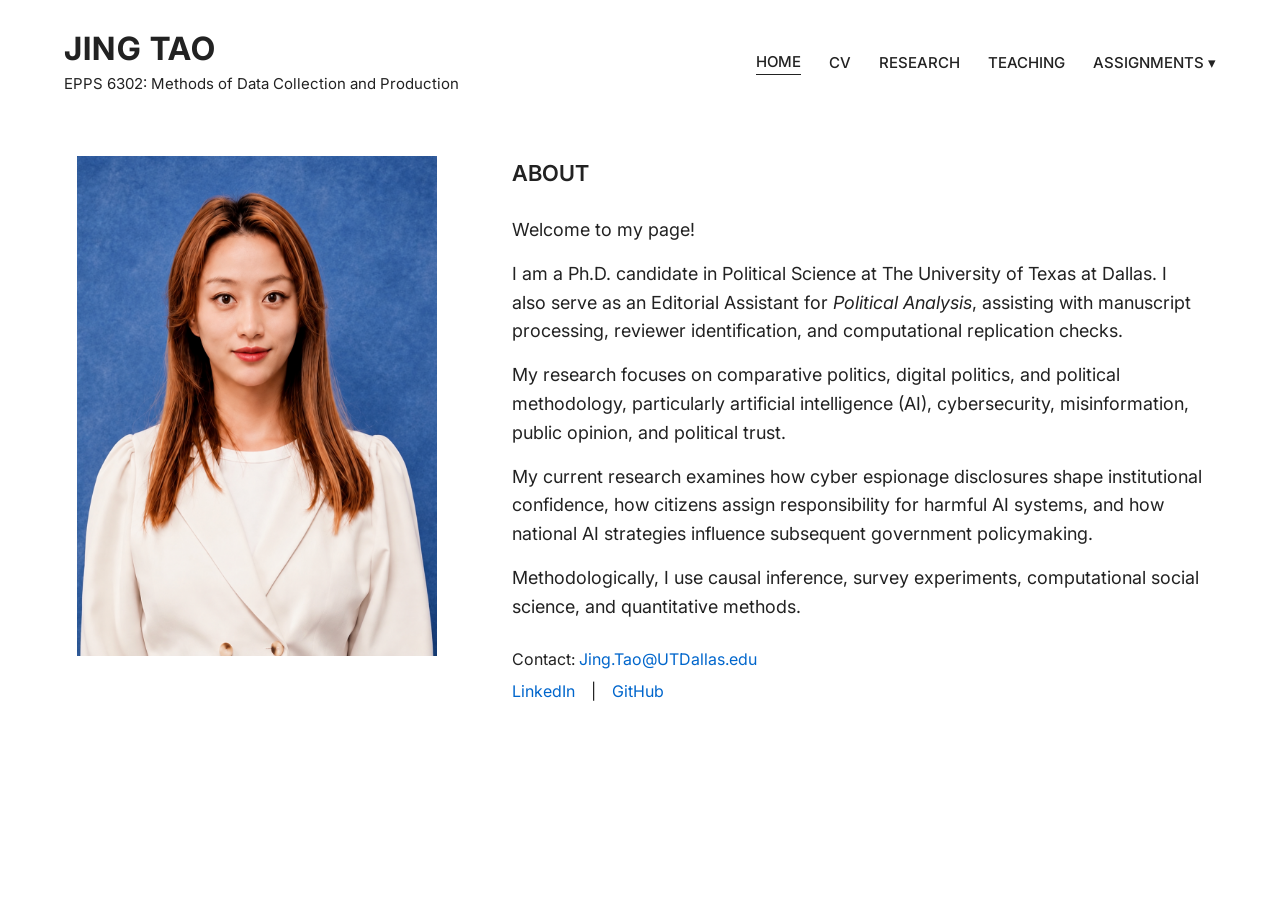
==== commit e5c8a781: "Refine website header layout" ====
--- a/docs/index.html
+++ b/docs/index.html
@@ -49,32 +49,87 @@
 <body>
 
 <header class="header">
-<div class="name">EPPS 6302: Methods of Data Collection and Production</div>
-<nav class="nav">
-<a href="index.html">
-                HOME
-            </a>
-<a href="JING_TAO_CV.pdf" target="_blank">
-                CV
-            </a>
-<a href="research.html">
-                RESEARCH
-            </a>
-<a href="teaching.html">
-                TEACHING
-            </a>
-<div class="assignment-menu"><button aria-controls="assignment-links" aria-expanded="false" type="button">ASSIGNMENTS <span aria-hidden="true">▾</span></button><div class="assignment-links" hidden="" id="assignment-links"><a href="assign01.html">Assignment 1: Create a Quarto Website</a><a href="assign02.html">Assignment 2: Google Trends</a><a href="assign03.html">Assignment 3: ACS via tidycensus</a><a href="assign04.html">Assignment 4: Web Scraping</a><a href="assign05.html">Assignment 5: Government Data API</a><a href="assign06.html">Assignment 6: Text Analytics with quanteda</a><a href="assign07.html">Assignment 7: YouTube Data API</a><a href="assign08.html">Assignment 8: Record Linkage</a></div></div></nav>
+
+    <div class="site-title">
+        <div class="name">JING TAO</div>
+        <div class="course-title">
+            EPPS 6302: Methods of Data Collection and Production
+        </div>
+    </div>
+
+    <nav class="nav">
+
+        <a href="index.html">HOME</a>
+
+        <a href="JING_TAO_CV.pdf" target="_blank">CV</a>
+
+        <a href="research.html">RESEARCH</a>
+
+        <a href="teaching.html">TEACHING</a>
+
+        <div class="assignment-menu">
+
+            <button aria-controls="assignment-links" aria-expanded="false" type="button">
+                ASSIGNMENTS <span aria-hidden="true">▾</span>
+            </button>
+
+            <div class="assignment-links" hidden="" id="assignment-links">
+
+                <a href="assign01.html">Assignment 1: Create a Quarto Website</a>
+                <a href="assign02.html">Assignment 2: Google Trends</a>
+                <a href="assign03.html">Assignment 3: ACS via tidycensus</a>
+                <a href="assign04.html">Assignment 4: Web Scraping</a>
+                <a href="assign05.html">Assignment 5: Government Data API</a>
+                <a href="assign06.html">Assignment 6: Text Analytics with quanteda</a>
+                <a href="assign07.html">Assignment 7: YouTube Data API</a>
+                <a href="assign08.html">Assignment 8: Record Linkage</a>
+
+            </div>
+
+        </div>
+
+    </nav>
+
 </header>
+
 <script>
-document.addEventListener('DOMContentLoaded',function(){
- const menu=document.querySelector('.assignment-menu'), button=menu.querySelector('button'), links=menu.querySelector('.assignment-links');
- const toggle=(open)=>{links.hidden=!open;button.setAttribute('aria-expanded',String(open));};
- button.addEventListener('click',()=>toggle(links.hidden));
- document.addEventListener('click',e=>{if(!menu.contains(e.target))toggle(false);});
- document.addEventListener('keydown',e=>{if(e.key==='Escape'){toggle(false);button.focus();}});
- const page=location.pathname.split('/').pop()||'index.html';
- document.querySelectorAll('.nav a').forEach(a=>{if(a.getAttribute('href')===page){a.classList.add('active');a.setAttribute('aria-current','page');}});
- if(/^assign\d+\.html$/.test(page))button.classList.add('active');
+document.addEventListener('DOMContentLoaded', function () {
+
+    const menu = document.querySelector('.assignment-menu');
+    const button = menu.querySelector('button');
+    const links = menu.querySelector('.assignment-links');
+
+    const toggle = (open) => {
+        links.hidden = !open;
+        button.setAttribute('aria-expanded', String(open));
+    };
+
+    button.addEventListener('click', () => toggle(links.hidden));
+
+    document.addEventListener('click', e => {
+        if (!menu.contains(e.target)) toggle(false);
+    });
+
+    document.addEventListener('keydown', e => {
+        if (e.key === 'Escape') {
+            toggle(false);
+            button.focus();
+        }
+    });
+
+    const page = location.pathname.split('/').pop() || 'index.html';
+
+    document.querySelectorAll('.nav a').forEach(a => {
+        if (a.getAttribute('href') === page) {
+            a.classList.add('active');
+            a.setAttribute('aria-current', 'page');
+        }
+    });
+
+    if (/^assign\d+\.html$/.test(page)) {
+        button.classList.add('active');
+    }
+
 });
 </script>
 
--- a/docs/styles.css
+++ b/docs/styles.css
@@ -19,3 +19,128 @@
 .assignment-report a {color:#0066cc;}
 @media(max-width:1100px){.header {flex-wrap:wrap;}.header .nav {flex-wrap:wrap; gap:18px;}}
 @media(max-width:780px){.header .name {text-align:center; font-size:23px;}.header .nav {justify-content:center; flex-shrink:1;}.assignment-menu button {font-size:14px;}.assignment-links {right:0; max-width:85vw; min-width:min(300px,85vw);}.assignment-report {width:calc(100% - 46px);margin:45px auto;}}
+/* WEBSITE NAME AND COURSE TITLE */
+
+/* HEADER LAYOUT */
+
+.header {
+    width: 90%;
+    max-width: 1280px;
+    margin: 0 auto;
+    padding-top: 30px;
+
+    display: flex;
+    flex-direction: row;
+    justify-content: space-between;
+    align-items: center;
+    flex-wrap: nowrap;
+    gap: 30px;
+}
+
+/* LEFT: NAME AND COURSE TITLE */
+
+.header .site-title {
+    display: flex;
+    flex-direction: column;
+    align-items: flex-start;
+    gap: 5px;
+    min-width: 0;
+    text-align: left;
+}
+
+.header .name {
+    font-size: 32px;
+    font-weight: 700;
+    letter-spacing: 1.2px;
+    line-height: 1.2;
+    white-space: nowrap;
+    text-align: left;
+}
+
+.header .course-title {
+    font-size: 15px;
+    font-weight: 400;
+    line-height: 1.5;
+    color: #222222;
+    letter-spacing: 0;
+}
+
+/* RIGHT: NAVIGATION */
+
+.header .nav {
+    display: flex;
+    flex-direction: row;
+    justify-content: flex-end;
+    align-items: center;
+    flex-wrap: nowrap;
+    flex-shrink: 0;
+    gap: 28px;
+}
+
+.header .nav a {
+    font-size: 15px;
+    font-weight: 500;
+    white-space: nowrap;
+}
+
+/* LARGE DESKTOP */
+
+@media (min-width: 1600px) {
+    .header {
+        max-width: 1380px;
+    }
+}
+
+/* TABLET */
+
+@media (max-width: 1100px) {
+    .header {
+        width: 92%;
+        gap: 20px;
+    }
+
+    .header .nav {
+        gap: 18px;
+    }
+
+    .header .course-title {
+        font-size: 14px;
+    }
+}
+
+/* MOBILE */
+
+@media (max-width: 780px) {
+    .header {
+        width: calc(100% - 40px);
+        flex-direction: column;
+        gap: 20px;
+        padding-top: 25px;
+    }
+
+    .header .site-title {
+        align-items: center;
+        text-align: center;
+    }
+
+    .header .name {
+        font-size: 28px;
+        text-align: center;
+    }
+
+    .header .course-title {
+        font-size: 14px;
+        text-align: center;
+    }
+
+    .header .nav {
+        justify-content: center;
+        flex-wrap: wrap;
+        flex-shrink: 1;
+        gap: 18px;
+    }
+
+    .header .nav a {
+        font-size: 14px;
+    }
+}
